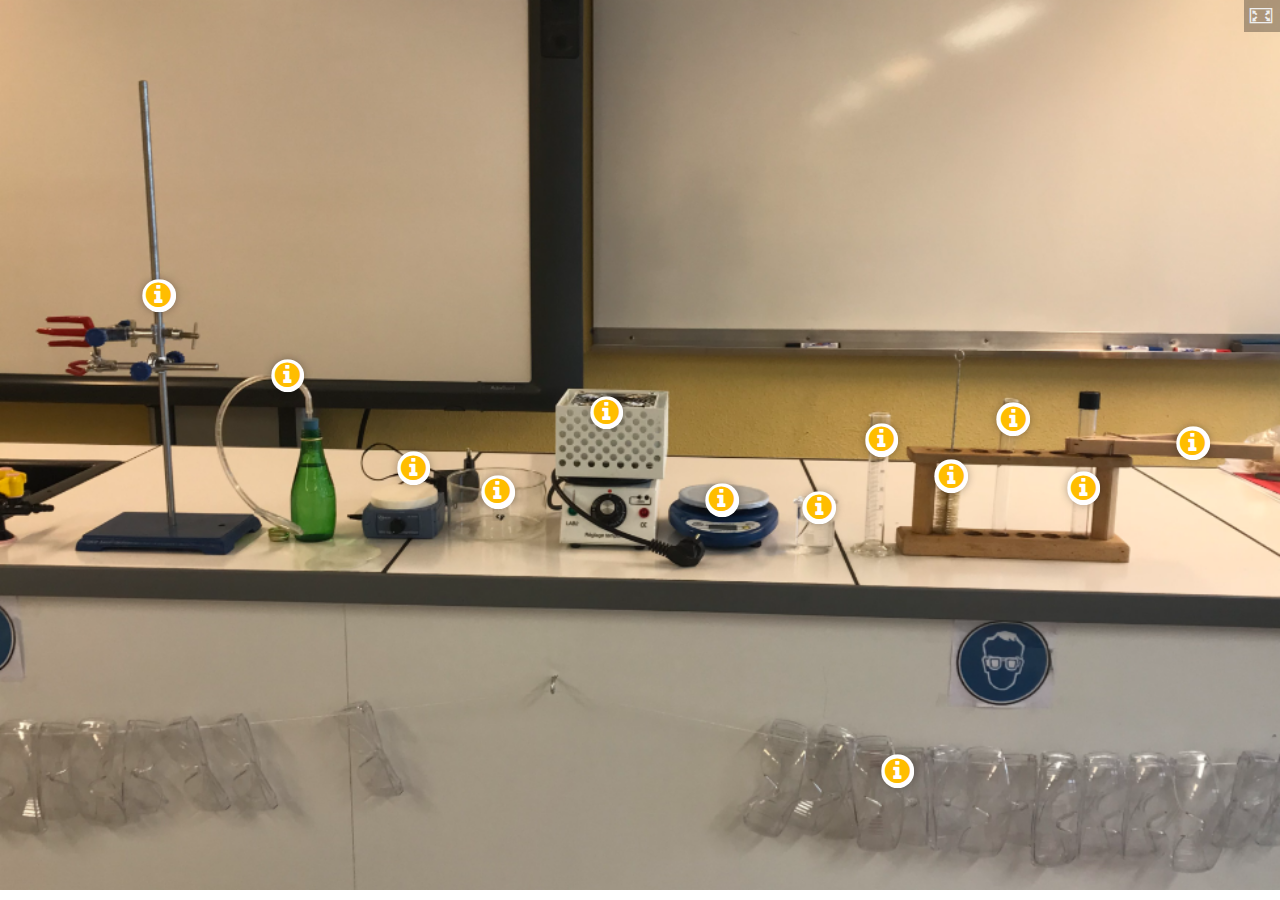
==== liste_materiel.html @ 09383134 "Add files via upload" ====
<!doctype html>
            <html class="h5p-iframe">
            <head>
                <meta charset="utf-8"> 
                 <!-- <link href="materiel.css" rel="stylesheet" type="text/css"> -->
                <script>H5PIntegration = {"ajax":{"setFinished":"","contentUserData":""},"ajaxPath":"/h5p/ajax?action=","contents":{"cid-2108156752":{"displayOptions":{"copy":false,"copyright":false,"embed":false,"export":false,"frame":false,"icon":false},"fullScreen":"1","jsonContent":"{\"iconType\":\"icon\",\"icon\":\"info\",\"color\":\"#ffbd00\",\"hotspots\":[{\"position\":{\"x\":32.32265446224256,\"y\":52.64021783387622},\"alwaysFullscreen\":false,\"content\":[{\"params\":{\"text\":\"<h2 style=\\\"text-align:center\\\">Le barreau aimanté ne va pas sans l'agitateur magnétique tournant et inversement...</h2>\\n\"},\"library\":\"H5P.Text 1.1\",\"metadata\":{\"contentType\":\"Text\",\"license\":\"U\",\"title\":\"Le barreau aimanté\",\"authors\":[],\"changes\":[],\"extraTitle\":\"Le barreau aimanté\"},\"subContentId\":\"9d0a0de4-0e0c-44b2-a485-62b2a1b58b77\"}],\"header\":\"LE BARREAU AIMANTÉ\"},{\"position\":{\"x\":47.4,\"y\":46.37710492227979},\"alwaysFullscreen\":false,\"content\":[{\"params\":{\"visuals\":{\"fit\":true,\"controls\":true},\"playback\":{\"autoplay\":false,\"loop\":false},\"l10n\":{\"name\":\"Video\",\"loading\":\"Chargement du lecteur vidéo...\",\"noPlayers\":\"Aucun lecteur vidéo trouvé pour supporter le format video utilisé.\",\"noSources\":\"La vidéo n'a pas de source associée.\",\"aborted\":\"La lecture du média a été abandonnée.\",\"networkFailure\":\"Problème de connexion au réseau.\",\"cannotDecode\":\"Impossible de décoder la vidéo.\",\"formatNotSupported\":\"Format vidéo non supporté.\",\"mediaEncrypted\":\"Vidéo cryptée.\",\"unknownError\":\"Erreur inconnue.\",\"invalidYtId\":\"Identifiant YouTube invalide.\",\"unknownYtId\":\"Impossible de trouver la vidéo avec cet identifiant YouTube.\",\"restrictedYt\":\"Le propriétaire de cette vidéo n'autorise pas son inclusion.\"},\"sources\":[{\"path\":\"https://youtu.be/QsSF_ffNgU8\",\"mime\":\"video/YouTube\",\"copyright\":{\"license\":\"U\"},\"aspectRatio\":\"16:9\"}]},\"library\":\"H5P.Video 1.5\",\"metadata\":{\"contentType\":\"Video\",\"license\":\"U\",\"title\":\"LA PLAQUE CHAUFFANTE\",\"authors\":[],\"changes\":[],\"extraTitle\":\"LA PLAQUE CHAUFFANTE\"},\"subContentId\":\"3c898d17-454b-443a-9184-44975639525a\"}],\"header\":\"LA PLAQUE CHAUFFANTE\"},{\"position\":{\"x\":38.901601830663616,\"y\":55.28170806188925},\"alwaysFullscreen\":false,\"content\":[{\"params\":{\"visuals\":{\"fit\":true,\"controls\":true},\"playback\":{\"autoplay\":false,\"loop\":false},\"l10n\":{\"name\":\"Video\",\"loading\":\"Chargement du lecteur vidéo...\",\"noPlayers\":\"Aucun lecteur vidéo trouvé pour supporter le format video utilisé.\",\"noSources\":\"La vidéo n'a pas de source associée.\",\"aborted\":\"La lecture du média a été abandonnée.\",\"networkFailure\":\"Problème de connexion au réseau.\",\"cannotDecode\":\"Impossible de décoder la vidéo.\",\"formatNotSupported\":\"Format vidéo non supporté.\",\"mediaEncrypted\":\"Vidéo cryptée.\",\"unknownError\":\"Erreur inconnue.\",\"invalidYtId\":\"Identifiant YouTube invalide.\",\"unknownYtId\":\"Impossible de trouver la vidéo avec cet identifiant YouTube.\",\"restrictedYt\":\"Le propriétaire de cette vidéo n'autorise pas son inclusion.\"},\"sources\":[{\"path\":\"https://youtu.be/TtI2qcexNiU\",\"mime\":\"video/YouTube\",\"copyright\":{\"license\":\"U\"},\"aspectRatio\":\"16:9\"}]},\"library\":\"H5P.Video 1.5\",\"metadata\":{\"contentType\":\"Video\",\"license\":\"U\",\"title\":\"Le cristallisoir\",\"authors\":[],\"changes\":[],\"extraTitle\":\"Le cristallisoir\"},\"subContentId\":\"c4252e4f-9e1f-4a24-9386-6f2798fce3aa\"}],\"header\":\"LE CRISTALLISOIR\"},{\"position\":{\"x\":22.48283752860412,\"y\":42.207858306188925},\"alwaysFullscreen\":false,\"content\":[{\"params\":{\"visuals\":{\"fit\":true,\"controls\":true},\"playback\":{\"autoplay\":false,\"loop\":false},\"l10n\":{\"name\":\"Video\",\"loading\":\"Chargement du lecteur vidéo...\",\"noPlayers\":\"Aucun lecteur vidéo trouvé pour supporter le format video utilisé.\",\"noSources\":\"La vidéo n'a pas de source associée.\",\"aborted\":\"La lecture du média a été abandonnée.\",\"networkFailure\":\"Problème de connexion au réseau.\",\"cannotDecode\":\"Impossible de décoder la vidéo.\",\"formatNotSupported\":\"Format vidéo non supporté.\",\"mediaEncrypted\":\"Vidéo cryptée.\",\"unknownError\":\"Erreur inconnue.\",\"invalidYtId\":\"Identifiant YouTube invalide.\",\"unknownYtId\":\"Impossible de trouver la vidéo avec cet identifiant YouTube.\",\"restrictedYt\":\"Le propriétaire de cette vidéo n'autorise pas son inclusion.\"},\"sources\":[{\"path\":\"https://youtu.be/V48re4ui1zM\",\"mime\":\"video/YouTube\",\"copyright\":{\"license\":\"U\"},\"aspectRatio\":\"16:9\"}]},\"library\":\"H5P.Video 1.5\",\"metadata\":{\"contentType\":\"Video\",\"license\":\"U\",\"title\":\"Le tube à dégagement\",\"authors\":[],\"changes\":[],\"extraTitle\":\"Le tube à dégagement\"},\"subContentId\":\"887cec59-3d0b-4577-a06e-124235b9f3e1\"}],\"header\":\"LE TUBE À DÉGAGEMENT\"},{\"position\":{\"x\":56.40732265446224,\"y\":56.169839169381106},\"alwaysFullscreen\":false,\"content\":[{\"params\":{\"visuals\":{\"fit\":true,\"controls\":true},\"playback\":{\"autoplay\":false,\"loop\":false},\"l10n\":{\"name\":\"Video\",\"loading\":\"Chargement du lecteur vidéo...\",\"noPlayers\":\"Aucun lecteur vidéo trouvé pour supporter le format video utilisé.\",\"noSources\":\"La vidéo n'a pas de source associée.\",\"aborted\":\"La lecture du média a été abandonnée.\",\"networkFailure\":\"Problème de connexion au réseau.\",\"cannotDecode\":\"Impossible de décoder la vidéo.\",\"formatNotSupported\":\"Format vidéo non supporté.\",\"mediaEncrypted\":\"Vidéo cryptée.\",\"unknownError\":\"Erreur inconnue.\",\"invalidYtId\":\"Identifiant YouTube invalide.\",\"unknownYtId\":\"Impossible de trouver la vidéo avec cet identifiant YouTube.\",\"restrictedYt\":\"Le propriétaire de cette vidéo n'autorise pas son inclusion.\"},\"sources\":[{\"path\":\"https://youtu.be/Gtin_BPCjpA\",\"mime\":\"video/YouTube\",\"copyright\":{\"license\":\"U\"},\"aspectRatio\":\"16:9\"}]},\"library\":\"H5P.Video 1.5\",\"metadata\":{\"contentType\":\"Video\",\"license\":\"U\",\"title\":\"La balance électronique\",\"authors\":[],\"changes\":[],\"extraTitle\":\"La balance électronique\"},\"subContentId\":\"88ddfada-66b8-4715-aa87-48727784faad\"}],\"header\":\"LA BALANCE ÉLECTRONIQUE\"},{\"position\":{\"x\":68.8787185354691,\"y\":49.44778094462541},\"alwaysFullscreen\":false,\"content\":[{\"params\":{\"visuals\":{\"fit\":true,\"controls\":true},\"playback\":{\"autoplay\":false,\"loop\":false},\"l10n\":{\"name\":\"Video\",\"loading\":\"Chargement du lecteur vidéo...\",\"noPlayers\":\"Aucun lecteur vidéo trouvé pour supporter le format video utilisé.\",\"noSources\":\"La vidéo n'a pas de source associée.\",\"aborted\":\"La lecture du média a été abandonnée.\",\"networkFailure\":\"Problème de connexion au réseau.\",\"cannotDecode\":\"Impossible de décoder la vidéo.\",\"formatNotSupported\":\"Format vidéo non supporté.\",\"mediaEncrypted\":\"Vidéo cryptée.\",\"unknownError\":\"Erreur inconnue.\",\"invalidYtId\":\"Identifiant YouTube invalide.\",\"unknownYtId\":\"Impossible de trouver la vidéo avec cet identifiant YouTube.\",\"restrictedYt\":\"Le propriétaire de cette vidéo n'autorise pas son inclusion.\"},\"sources\":[{\"path\":\"https://youtu.be/aULVSYG-luE\",\"mime\":\"video/YouTube\",\"copyright\":{\"license\":\"U\"},\"aspectRatio\":\"16:9\"}]},\"library\":\"H5P.Video 1.5\",\"metadata\":{\"contentType\":\"Video\",\"license\":\"U\",\"title\":\"L&#039; éprouvette graduée\",\"authors\":[],\"changes\":[],\"extraTitle\":\"L&#039; éprouvette graduée\"},\"subContentId\":\"55801004-9848-4493-ae3f-c1b1774a91b4\"}],\"header\":\"ÉPROUVETTE GRADUÉE\"},{\"position\":{\"x\":64.01601830663616,\"y\":57.05797027687296},\"alwaysFullscreen\":false,\"content\":[{\"params\":{\"visuals\":{\"fit\":true,\"controls\":true},\"playback\":{\"autoplay\":false,\"loop\":false},\"l10n\":{\"name\":\"Video\",\"loading\":\"Chargement du lecteur vidéo...\",\"noPlayers\":\"Aucun lecteur vidéo trouvé pour supporter le format video utilisé.\",\"noSources\":\"La vidéo n'a pas de source associée.\",\"aborted\":\"La lecture du média a été abandonnée.\",\"networkFailure\":\"Problème de connexion au réseau.\",\"cannotDecode\":\"Impossible de décoder la vidéo.\",\"formatNotSupported\":\"Format vidéo non supporté.\",\"mediaEncrypted\":\"Vidéo cryptée.\",\"unknownError\":\"Erreur inconnue.\",\"invalidYtId\":\"Identifiant YouTube invalide.\",\"unknownYtId\":\"Impossible de trouver la vidéo avec cet identifiant YouTube.\",\"restrictedYt\":\"Le propriétaire de cette vidéo n'autorise pas son inclusion.\"},\"sources\":[{\"path\":\"https://youtu.be/R_UGaM5QyEU\",\"mime\":\"video/YouTube\",\"copyright\":{\"license\":\"U\"},\"aspectRatio\":\"16:9\"}]},\"library\":\"H5P.Video 1.5\",\"metadata\":{\"contentType\":\"Video\",\"license\":\"U\",\"title\":\"Le bécher\",\"authors\":[],\"changes\":[],\"extraTitle\":\"Le bécher\"},\"subContentId\":\"a13fff02-90da-4ec2-9c2b-e554672a5365\"}],\"header\":\"LE BÉCHER\"},{\"position\":{\"x\":12.414187643020595,\"y\":33.23493485342019},\"alwaysFullscreen\":false,\"content\":[{\"params\":{\"visuals\":{\"fit\":true,\"controls\":true},\"playback\":{\"autoplay\":false,\"loop\":false},\"l10n\":{\"name\":\"Video\",\"loading\":\"Chargement du lecteur vidéo...\",\"noPlayers\":\"Aucun lecteur vidéo trouvé pour supporter le format video utilisé.\",\"noSources\":\"La vidéo n'a pas de source associée.\",\"aborted\":\"La lecture du média a été abandonnée.\",\"networkFailure\":\"Problème de connexion au réseau.\",\"cannotDecode\":\"Impossible de décoder la vidéo.\",\"formatNotSupported\":\"Format vidéo non supporté.\",\"mediaEncrypted\":\"Vidéo cryptée.\",\"unknownError\":\"Erreur inconnue.\",\"invalidYtId\":\"Identifiant YouTube invalide.\",\"unknownYtId\":\"Impossible de trouver la vidéo avec cet identifiant YouTube.\",\"restrictedYt\":\"Le propriétaire de cette vidéo n'autorise pas son inclusion.\"},\"sources\":[{\"path\":\"https://youtu.be/J3bYMgqECjU\",\"mime\":\"video/YouTube\",\"copyright\":{\"license\":\"U\"},\"aspectRatio\":\"16:9\"}]},\"library\":\"H5P.Video 1.5\",\"metadata\":{\"contentType\":\"Video\",\"license\":\"U\",\"title\":\"La potence\",\"authors\":[],\"changes\":[],\"extraTitle\":\"La potence\"},\"subContentId\":\"5228453f-39d7-4dfa-abac-1e4b5b9e2e2e\"}],\"header\":\"LA POTENCE\"},{\"position\":{\"x\":84.66819221967964,\"y\":54.85163884364821},\"alwaysFullscreen\":false,\"content\":[{\"params\":{\"text\":\"<p>Ce tube à essai sert à chaque fois que l'on a besoin d'agiter le contenu ou de retourner le tube à essai.</p>\\n\"},\"library\":\"H5P.Text 1.1\",\"metadata\":{\"contentType\":\"Text\",\"license\":\"U\",\"title\":\"Le tube à essai + bouchon\",\"authors\":[],\"changes\":[],\"extraTitle\":\"Le tube à essai + bouchon\"},\"subContentId\":\"7f0ebaee-da20-4e60-b65e-dfd8dbfaf0f3\"}],\"header\":\"Le tube à essai + bouchon\"},{\"position\":{\"x\":74.31350114416476,\"y\":53.51944218241043},\"alwaysFullscreen\":false,\"content\":[{\"params\":{\"text\":\"<p>Jamais utile pour manipuler vraiment mais si vous prenez un tube à essai, vous prendrez forcément un goupillon pour nettoyer le tube à essai (avec du liquide vaisselle !).</p>\\n\"},\"library\":\"H5P.Text 1.1\",\"metadata\":{\"contentType\":\"Text\",\"license\":\"U\",\"title\":\"Le goupillon\",\"authors\":[],\"changes\":[],\"extraTitle\":\"Le goupillon\"},\"subContentId\":\"1b180d53-2639-4fe9-95a5-24e4efd718f0\"}],\"header\":\"LE GOUPILLON\"},{\"position\":{\"x\":93.19221967963387,\"y\":49.82568200325733},\"alwaysFullscreen\":false,\"content\":[{\"params\":{\"text\":\"<p>La pince en bois ne sert pas à tenir un tube à essai (la main ou le porte-tube à essai suffisent amplement) ! Elle sert à le tenir <strong>QUAND ON LE CHAUFFE </strong><strong>SANS SE BRULER</strong> ! Donc, elle va forcément de paire avec la plaque chauffante.</p>\\n\"},\"library\":\"H5P.Text 1.1\",\"metadata\":{\"contentType\":\"Text\",\"license\":\"U\",\"title\":\"La pince en bois\",\"authors\":[],\"changes\":[],\"extraTitle\":\"La pince en bois\"},\"subContentId\":\"a84237bf-da21-4f82-ac22-376b068cd036\"}],\"header\":\"LA PINCE EN BOIS\"},{\"position\":{\"x\":70.13729977116705,\"y\":86.68439535830619},\"alwaysFullscreen\":false,\"content\":[{\"params\":{\"text\":\"<p>Voici la seule protection que vous devez porter <strong>dès lors que vous avez du matériel en verre sur votre table</strong> et ce, même si vous n'êtes pas entrain de manipuler. Évidemment, elles protègent des projections de liquides mais elles protègent aussi des éclats de verre si vous cassez du matériel !!!</p>\\n\"},\"library\":\"H5P.Text 1.1\",\"metadata\":{\"contentType\":\"Text\",\"license\":\"U\",\"title\":\"LES LUNETTES DE PROTECTION\",\"authors\":[],\"changes\":[],\"extraTitle\":\"LES LUNETTES DE PROTECTION\"},\"subContentId\":\"559fa011-26d7-4412-bf84-df947c47d01b\"}],\"header\":\"LES LUNETTES DE PROTECTION\"},{\"position\":{\"x\":79.17620137299771,\"y\":47.10530333876222},\"alwaysFullscreen\":false,\"content\":[{\"params\":{\"text\":\"<p>Le tube à essai sert à faire des tests en petite quantité. Il doit toujours être posé sur un porte-tube à essai et NE DOIT SURTOUT PAS ÊTRE POSÉ À PLAT SUR LA TABLE CAR IL ROULERA ET SE CASSERA !!!</p>\\n\"},\"library\":\"H5P.Text 1.1\",\"metadata\":{\"contentType\":\"Text\",\"license\":\"U\",\"title\":\"LE TUBE À ESSAI\",\"authors\":[],\"changes\":[],\"extraTitle\":\"LE TUBE À ESSAI\"},\"subContentId\":\"7fde70e1-1683-403c-93cc-f4bb4f715b1b\"}],\"header\":\"LE TUBE À ESSAI\"}],\"hotspotNumberLabel\":\"Puce #num\",\"closeButtonLabel\":\"Fermer\",\"image\":{\"path\":\"[data-uri]\",\"mime\":\"image/png\",\"copyright\":{\"license\":\"U\"},\"width\":977,\"height\":680,\"originalImage\":{\"path\":\"[data-uri]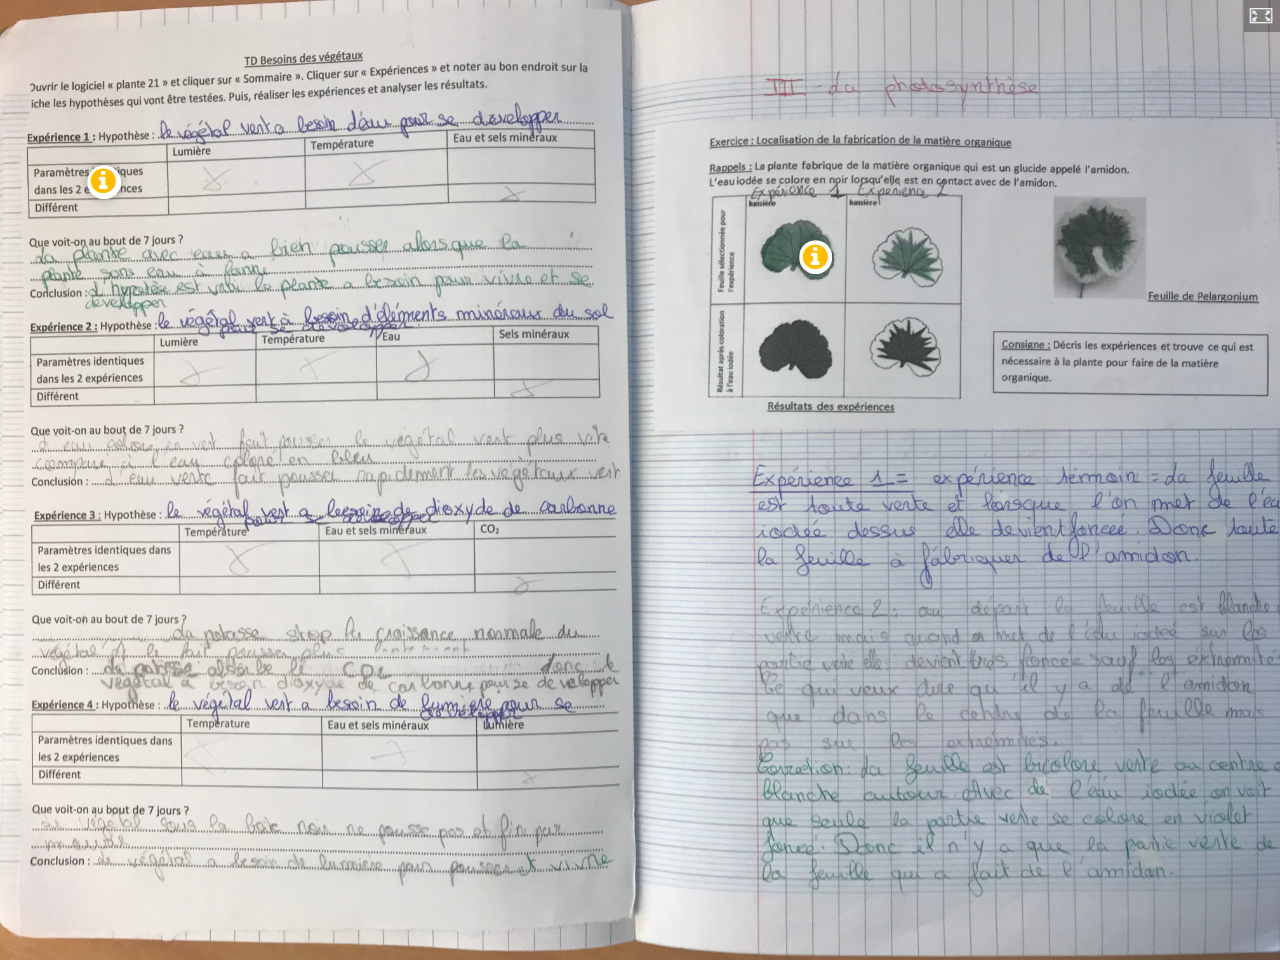
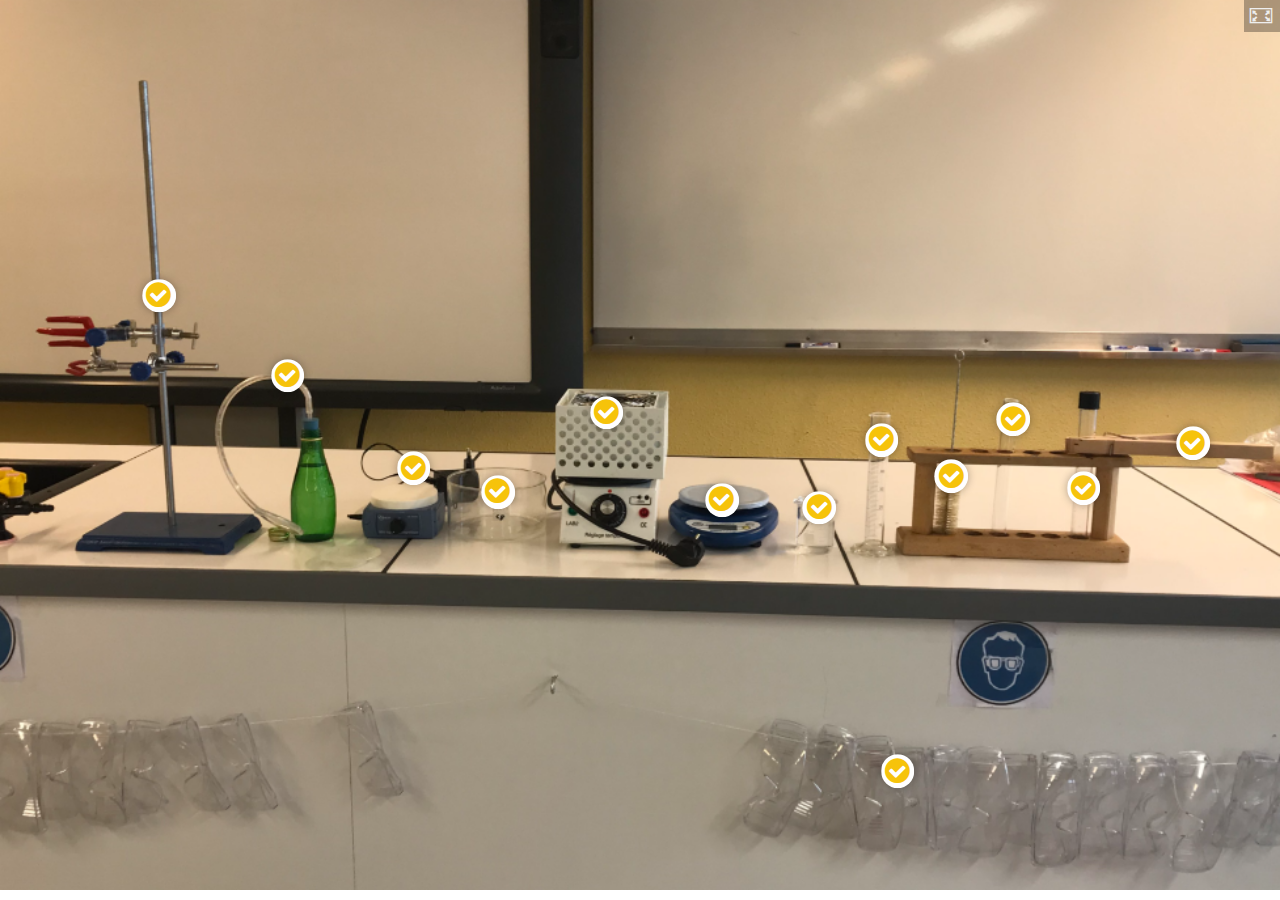
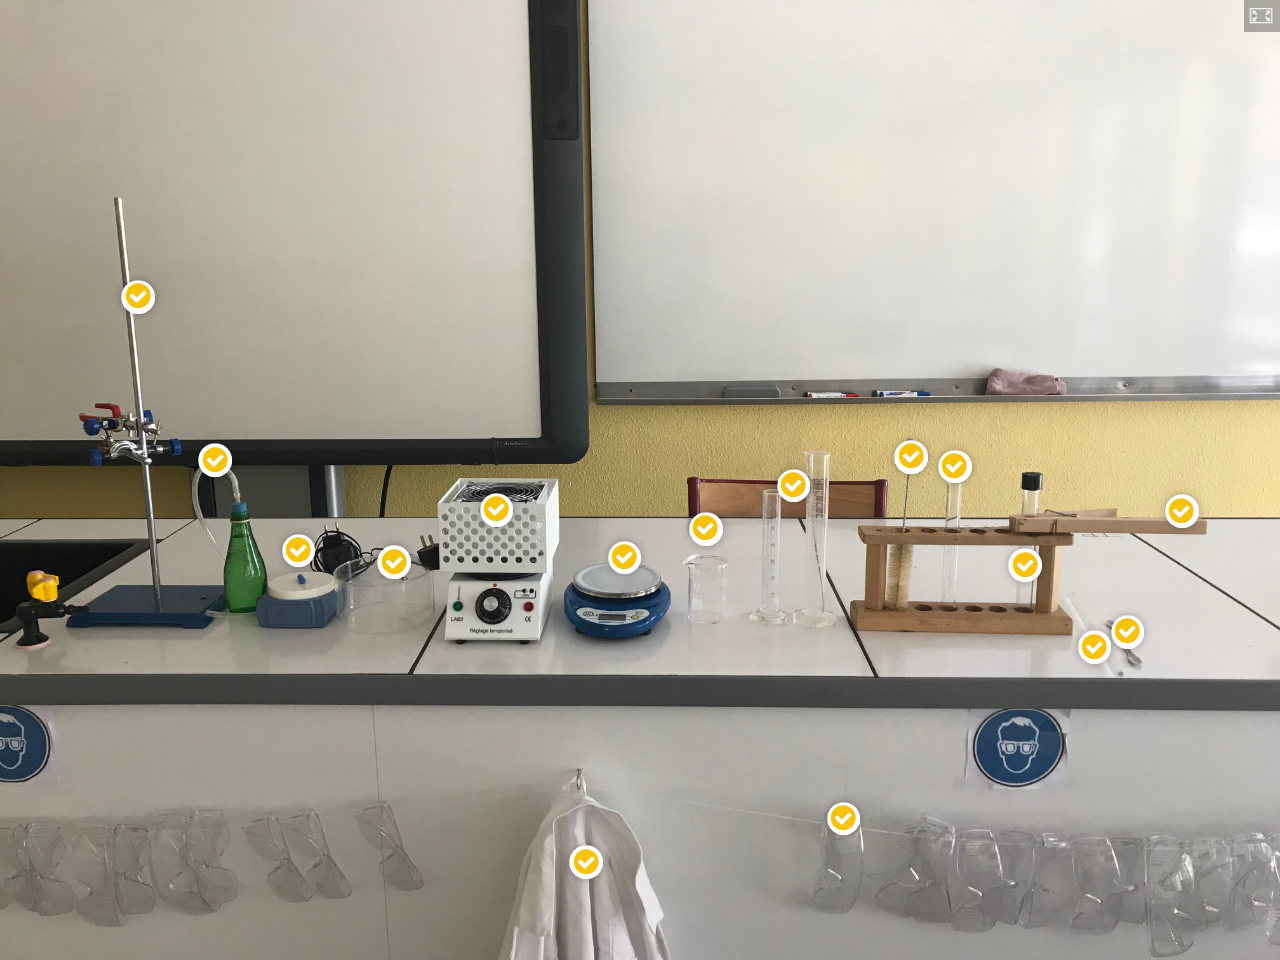
